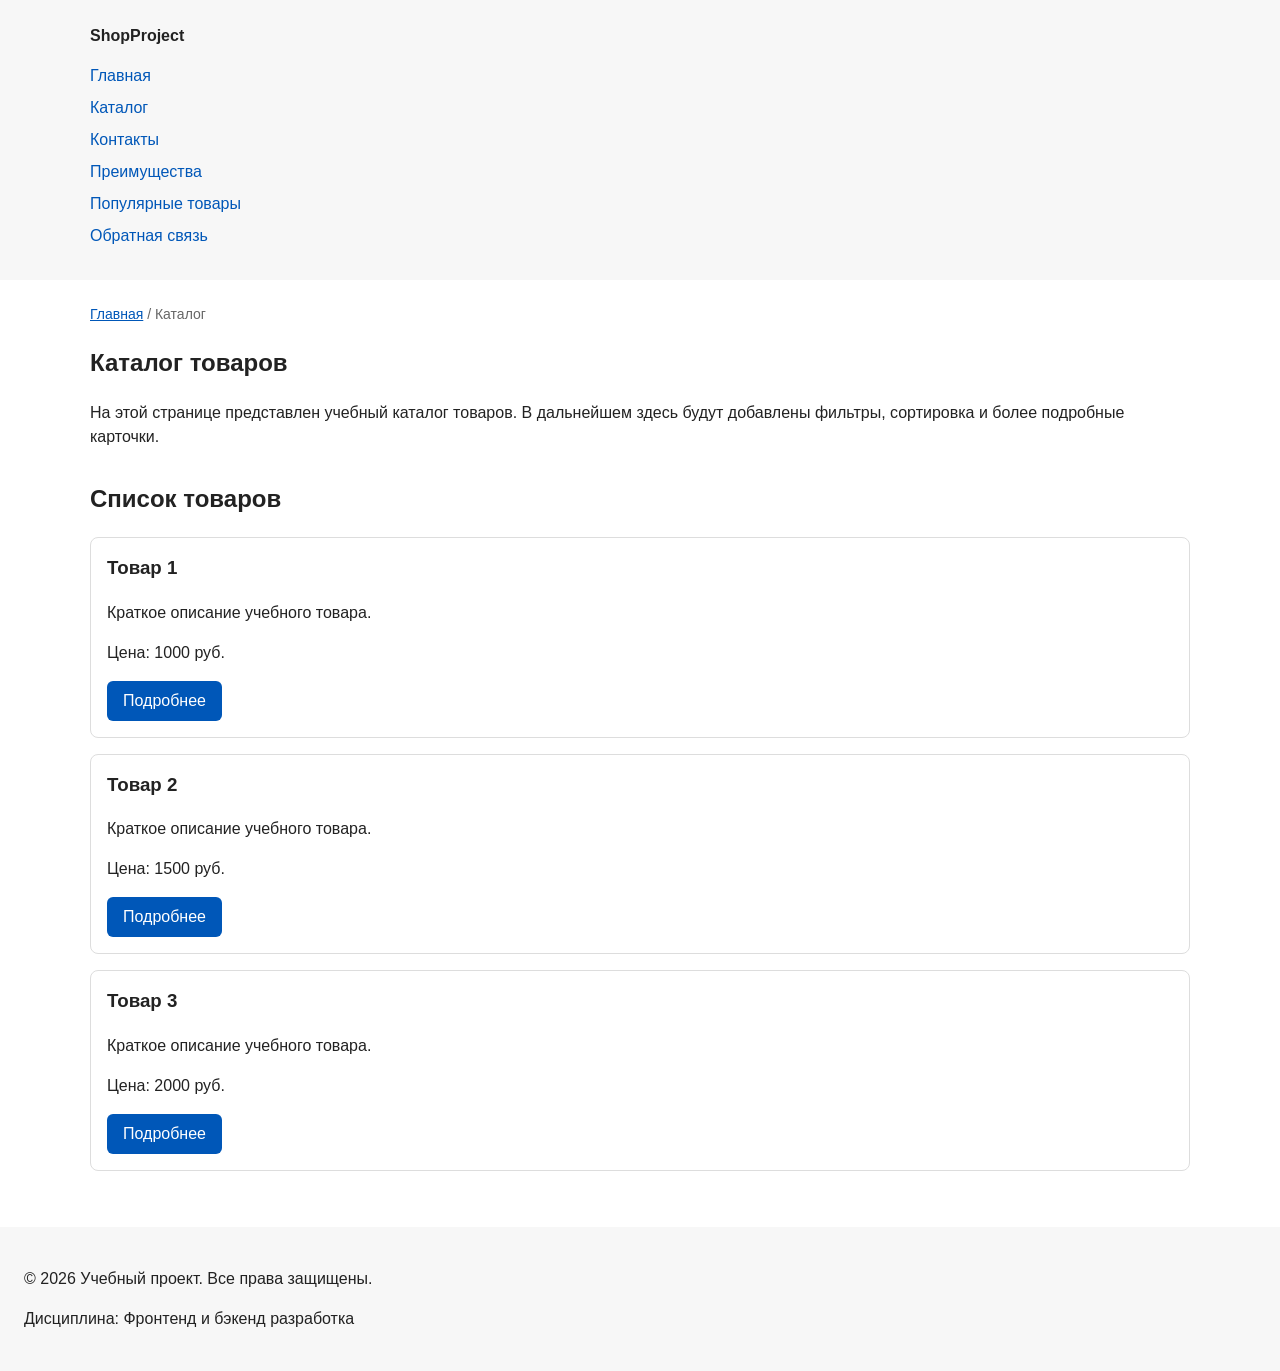
==== catalog.html @ b7f7f293 "feat: add multi-page structure navigation and anchors" ====
<!DOCTYPE html>
<html lang="ru">
<head>
  <meta charset="UTF-8">
  <meta name="viewport" content="width=device-width, initial-scale=1.0">
  <meta name="description" content="Каталог товаров учебного интернет-магазина.">
  <title>Каталог товаров — Учебный интернет-магазин</title>
  <link rel="stylesheet" href="css/style.css">
</head>
<body>
  <header>
    <div class="site-header">
      <a class="site-logo" href="index.html">ShopProject</a>

      <nav class="site-nav" aria-label="Основная навигация">
        <ul class="site-nav__list">
          <li><a href="index.html">Главная</a></li>
          <li><a href="catalog.html">Каталог</a></li>
          <li><a href="contacts.html">Контакты</a></li>
          <li><a href="index.html#advantages">Преимущества</a></li>
          <li><a href="index.html#popular">Популярные товары</a></li>
          <li><a href="index.html#contacts">Обратная связь</a></li>
        </ul>
      </nav>
    </div>
  </header>

  <main>
    <nav class="breadcrumbs" aria-label="Хлебные крошки">
      <a href="index.html">Главная</a>
      <span>Каталог</span>
    </nav>

    <section class="section">
      <h1>Каталог товаров</h1>
      <p>
        На этой странице представлен учебный каталог товаров.
        В дальнейшем здесь будут добавлены фильтры, сортировка и более
        подробные карточки.
      </p>
    </section>

    <section class="section">
      <h2>Список товаров</h2>

      <article class="product-card">
        <h3>Товар 1</h3>
        <p>Краткое описание учебного товара.</p>
        <p>Цена: 1000 руб.</p>
        <a class="button" href="index.html#popular">Подробнее</a>
      </article>

      <article class="product-card">
        <h3>Товар 2</h3>
        <p>Краткое описание учебного товара.</p>
        <p>Цена: 1500 руб.</p>
        <a class="button" href="index.html#popular">Подробнее</a>
      </article>

      <article class="product-card">
        <h3>Товар 3</h3>
        <p>Краткое описание учебного товара.</p>
        <p>Цена: 2000 руб.</p>
        <a class="button" href="index.html#popular">Подробнее</a>
        </article>
    </section>
    </main>

    <footer>
    <p>&copy; 2026 Учебный проект. Все права защищены.</p>
    <p>Дисциплина: Фронтенд и бэкенд разработка</p>
    </footer>
</body>
</html>
---- css/style.css ----
/* ===============================
    1. Переменные проекта
   =============================== */

:root {
  /* Основные цвета проекта */
  --color-bg: #ffffff;
  --color-text: #222222;
  --color-muted: #666666;
  --color-primary: #0057b8;
  --color-primary-dark: #003f86;
  --color-border: #dddddd;
  --color-surface: #f7f7f7;
  --color-surface-accent: #eef5ff;
  --color-danger: #b00020;
  --color-success: #168a2f;
  --color-success-bg: #eefaf0;
  --color-white: #ffffff;

  /* Отступы */
  --space-xs: 4px;
  --space-sm: 8px;
  --space-md: 16px;
  --space-lg: 24px;
  --space-xl: 32px;

  /* Скругления */
  --radius-sm: 6px;
  --radius-md: 8px;
  --radius-lg: 12px;

  /* Размеры */
  --container-width: 1100px;
}



/* ===============================
    2. Базовые стили
   =============================== */
* {
  box-sizing: border-box;
}

body {
  margin: 0;
  font-family: Arial, sans-serif;
  line-height: 1.5;
  color: var(--color-text);
  background-color: var(--color-bg);
}


header,
main,
footer {
  padding: var(--space-lg);
}
header {
  background-color: var(--color-surface);
}

footer {
  background-color: var(--color-surface);
}
/* ===============================
    3. Общие элементы интерфейса
   =============================== */
    a {
  color: var(--color-primary);
}

a:hover {
  color: var(--color-primary-dark);
}

a:focus-visible {
  outline: 2px solid var(--color-primary);
  outline-offset: 3px;
}
/*
  Ограничиваем ширину содержимого шапки,
  чтобы оно не растягивалось слишком сильно на широких экранах.
*/
.site-header {
  max-width: 1100px;
  margin: 0 auto;
}

/*
  Оформляем текстовый логотип.
*/
.site-logo {
  font-weight: bold;
  text-decoration: none;
  color: #222222;
}

/*
  Убираем стандартные отступы и маркеры списка навигации.
*/
.site-nav__list {
  padding: 0;
  margin: 16px 0 0;
  list-style: none;
}

/*
  Добавляем расстояние между пунктами меню.
*/
.site-nav__list li {
  margin-bottom: 8px;
}

/*
  Оформляем ссылки меню.
*/
.site-nav__list a {
  color: #0057b8;
  text-decoration: none;
}

/*
  При наведении мыши подчёркиваем ссылку.
  Подробно состояния интерфейса будут рассмотрены в практической работе 1.7.
*/
.site-nav__list a:hover {
  text-decoration: underline;
}
/* ===============================
   4. Компоненты страницы
   =============================== */

.hero {
  max-width: var(--container-width);
  margin: 0 auto var(--space-xl);
  padding: var(--space-xl) var(--space-lg);
  background-color: var(--color-surface-accent);
  border-radius: var(--radius-lg);
}

.section {
  max-width: var(--container-width);
  margin: 0 auto var(--space-xl);
}

.section h2 {
  margin-top: 0;
}

/*
  Карточка товара — самостоятельный блок.
  На следующих занятиях карточки будут доработаны и выстроены в сетку.
*/
.product-card {
  margin-bottom: var(--space-md);
  padding: var(--space-md);
  border: 1px solid var(--color-border);
  border-radius: var(--radius-md);
  background-color: var(--color-bg);
}

.product-card:hover {
  border-color: var(--color-primary);
}

.product-card h3 {
  margin-top: 0;
}

.button {
  display: inline-block;
  padding: var(--space-sm) var(--space-md);
  color: var(--color-white);
  background-color: var(--color-primary);
  text-decoration: none;
  border: none;
  border-radius: var(--radius-sm);
  cursor: pointer;
}

.button:hover {
  background-color: var(--color-primary-dark);
}

.button:focus-visible {
  outline: 2px solid var(--color-primary);
  outline-offset: 3px;
}

.button:disabled {
  opacity: 0.6;
  cursor: not-allowed;
}
/*
  Дополнительный информационный блок.
*/
.aside-info {
  max-width: var(--container-width);
  margin: 0 auto var(--space-xl);
  padding: var(--space-md);
  border-left: 4px solid var(--color-primary);
  background-color: var(--color-surface);
}

/*
  Модальное окно.
  Элемент dialog сам умеет открываться поверх страницы.
*/
/* ===============================
    5. Форма и модальное окно
   =============================== */
.order-dialog {
  width: min(100% - 32px, 560px);
  padding: var(--space-lg);
  border: none;
  border-radius: var(--radius-lg);
}

.order-dialog::backdrop {
  background-color: rgba(0, 0, 0, 0.5);
}

.form-field {
  margin-bottom: var(--space-md);
}

.form-field label {
  display: block;
  margin-bottom: var(--space-xs);
}

.form-field input,
.form-field select,
.form-field textarea {
  width: 100%;
  padding: 10px 12px;
  border: 1px solid var(--color-border);
  border-radius: var(--radius-sm);
  font: inherit;
}

.form-field input[type="checkbox"] {
  width: auto;
}

.form-field small {
  display: block;
  margin-top: var(--space-xs);
  color: var(--color-muted);
}

/*
  Видимый фокус для клавиатурной навигации.
*/
.form-field input:hover,
.form-field select:hover,
.form-field textarea:hover {
  border-color: var(--color-primary);
}

.form-field input:focus-visible,
.form-field select:focus-visible,
.form-field textarea:focus-visible,
.form-actions button:focus-visible {
  outline: 2px solid var(--color-primary);
  outline-offset: 3px;
}

[aria-invalid="true"] {
  border-color: var(--color-danger);
}

/*
  Кнопки формы.
*/
.form-actions {
  display: flex;
  gap: 12px;
  margin-top: 20px;
}

/*
  Сообщение об успешной отправке.
*/
.success-message {
  max-width: var(--container-width);
  margin: var(--space-lg) auto;
  padding: var(--space-md);
  border-left: 4px solid var(--color-success);
  background-color: var(--color-success-bg);
}

.breadcrumbs {
  max-width: var(--container-width);
  margin: 0 auto var(--space-md);
  font-size: 14px;
  color: var(--color-muted);
}

.breadcrumbs a {
  color: var(--color-primary);
}

.breadcrumbs span::before {
  content: " / ";
  color: var(--color-muted);
}

html {
  scroll-behavior: smooth;
}

:target {
  outline: 2px dashed var(--color-primary);
  outline-offset: 4px;
}
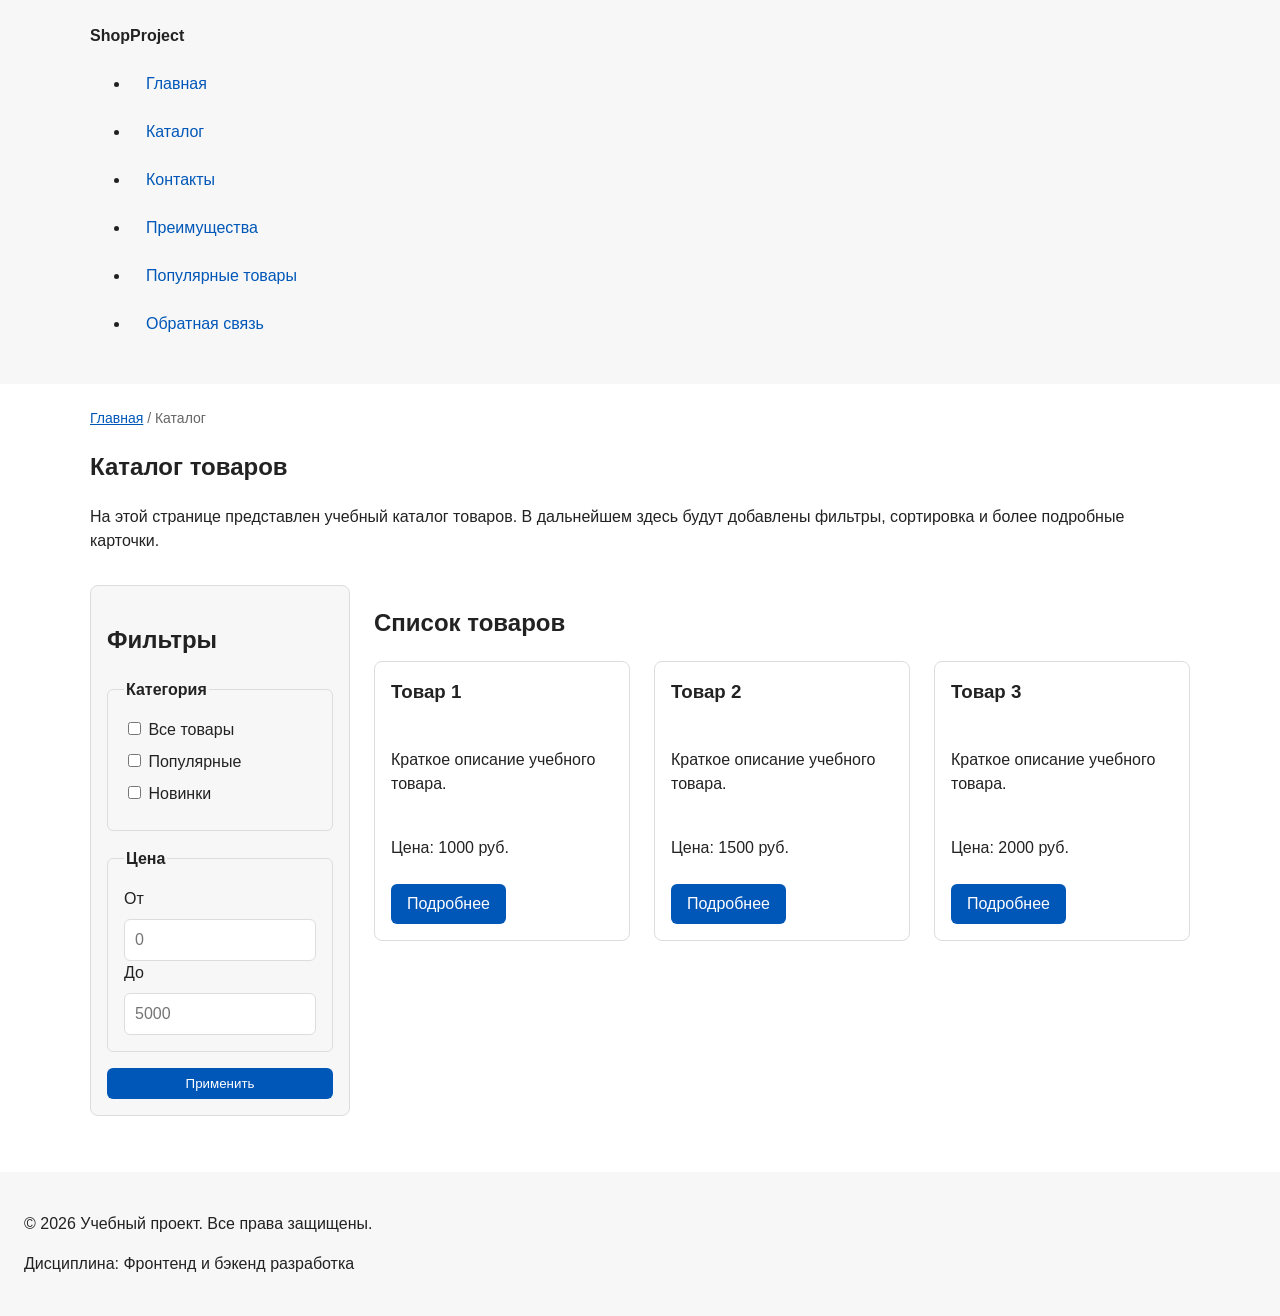
==== commit d555714d: "feat: add flex navigation and grid catalog layout" ====
--- a/catalog.html
+++ b/catalog.html
@@ -40,10 +40,53 @@
       </p>
     </section>
 
-    <section class="section">
-      <h2>Список товаров</h2>
+      
 
-      <article class="product-card">
+    <section class="catalog-layout">
+  <aside class="catalog-filters">
+    <h2>Фильтры</h2>
+
+    <form class="filters-form" action="#" method="get">
+      <fieldset>
+        <legend>Категория</legend>
+
+        <label>
+          <input type="checkbox" name="category" value="all">
+          Все товары
+        </label>
+
+        <label>
+          <input type="checkbox" name="category" value="popular">
+          Популярные
+        </label>
+
+        <label>
+          <input type="checkbox" name="category" value="new">
+          Новинки
+        </label>
+      </fieldset>
+
+      <fieldset>
+        <legend>Цена</legend>
+
+        <label for="price-from">От</label>
+        <input id="price-from" name="price-from" type="number" min="0" placeholder="0">
+
+        <label for="price-to">До</label>
+        <input id="price-to" name="price-to" type="number" min="0" placeholder="5000">
+      </fieldset>
+
+      <button class="button" type="submit">Применить</button>
+    </form>
+  </aside>
+
+  <section class="catalog-products">
+    <h2>Список товаров</h2>
+
+    <div class="products-grid">
+      <!-- Карточки товаров -->
+      
+ <article class="product-card">
         <h3>Товар 1</h3>
         <p>Краткое описание учебного товара.</p>
         <p>Цена: 1000 руб.</p>
@@ -62,13 +105,19 @@
         <p>Краткое описание учебного товара.</p>
         <p>Цена: 2000 руб.</p>
         <a class="button" href="index.html#popular">Подробнее</a>
-        </article>
+      </article>
     </section>
-    </main>
+    
+    </div>
+  </section>
+</section>
+      
+     
+  </main>
 
-    <footer>
+  <footer>
     <p>&copy; 2026 Учебный проект. Все права защищены.</p>
     <p>Дисциплина: Фронтенд и бэкенд разработка</p>
-    </footer>
+  </footer>
 </body>
 </html>
--- a/css/style.css
+++ b/css/style.css
@@ -100,9 +100,16 @@
   Убираем стандартные отступы и маркеры списка навигации.
 */
 .site-nav__list {
+  .site-nav__list {
+  display: flex;
+  flex-wrap: wrap;
+  justify-content: center;
+  align-items: center;
+  gap: var(--space-md);
   padding: 0;
-  margin: 16px 0 0;
+  margin: var(--space-md) 0 0;
   list-style: none;
+}
 }
 
 /*
@@ -116,8 +123,11 @@
   Оформляем ссылки меню.
 */
 .site-nav__list a {
-  color: #0057b8;
+  display: inline-block;
+  padding: var(--space-sm) var(--space-md);
+  color: var(--color-primary);
   text-decoration: none;
+  border-radius: var(--radius-sm);
 }
 
 /*
@@ -125,7 +135,8 @@
   Подробно состояния интерфейса будут рассмотрены в практической работе 1.7.
 */
 .site-nav__list a:hover {
-  text-decoration: underline;
+  color: var(--color-white);
+  background-color: var(--color-primary);
 }
 /* ===============================
    4. Компоненты страницы
@@ -153,12 +164,16 @@
   На следующих занятиях карточки будут доработаны и выстроены в сетку.
 */
 .product-card {
-  margin-bottom: var(--space-md);
+  display: flex;
+  flex-direction: column;
+  gap: var(--space-sm);
+  margin-bottom: 0;
   padding: var(--space-md);
   border: 1px solid var(--color-border);
   border-radius: var(--radius-md);
   background-color: var(--color-bg);
 }
+
 
 .product-card:hover {
   border-color: var(--color-primary);
@@ -179,6 +194,12 @@
   cursor: pointer;
 }
 
+.product-card .button {
+  margin-top: auto;
+  align-self: flex-start;
+}
+
+
 .button:hover {
   background-color: var(--color-primary-dark);
 }
@@ -314,4 +335,61 @@
 :target {
   outline: 2px dashed var(--color-primary);
   outline-offset: 4px;
+}
+
+.products-grid {
+  display: grid;
+  grid-template-columns: repeat(3, 1fr);
+  gap: var(--space-lg);
+}
+
+
+.catalog-layout {
+  max-width: var(--container-width);
+  margin: 0 auto var(--space-xl);
+  display: grid;
+  grid-template-columns: 260px 1fr;
+  grid-template-areas: "filters products";
+  gap: var(--space-lg);
+}
+
+.catalog-filters {
+  grid-area: filters;
+  padding: var(--space-md);
+  border: 1px solid var(--color-border);
+  border-radius: var(--radius-md);
+  background-color: var(--color-surface);
+}
+
+.catalog-products {
+  grid-area: products;
+}
+
+.filters-form {
+  display: grid;
+  gap: var(--space-md);
+}
+
+.filters-form fieldset {
+  margin: 0;
+  padding: var(--space-md);
+  border: 1px solid var(--color-border);
+  border-radius: var(--radius-sm);
+}
+
+.filters-form legend {
+  font-weight: 700;
+}
+
+.filters-form label {
+  display: block;
+  margin-bottom: var(--space-sm);
+}
+
+.filters-form input[type="number"] {
+  width: 100%;
+  padding: 8px 10px;
+  border: 1px solid var(--color-border);
+  border-radius: var(--radius-sm);
+  font: inherit;
 }
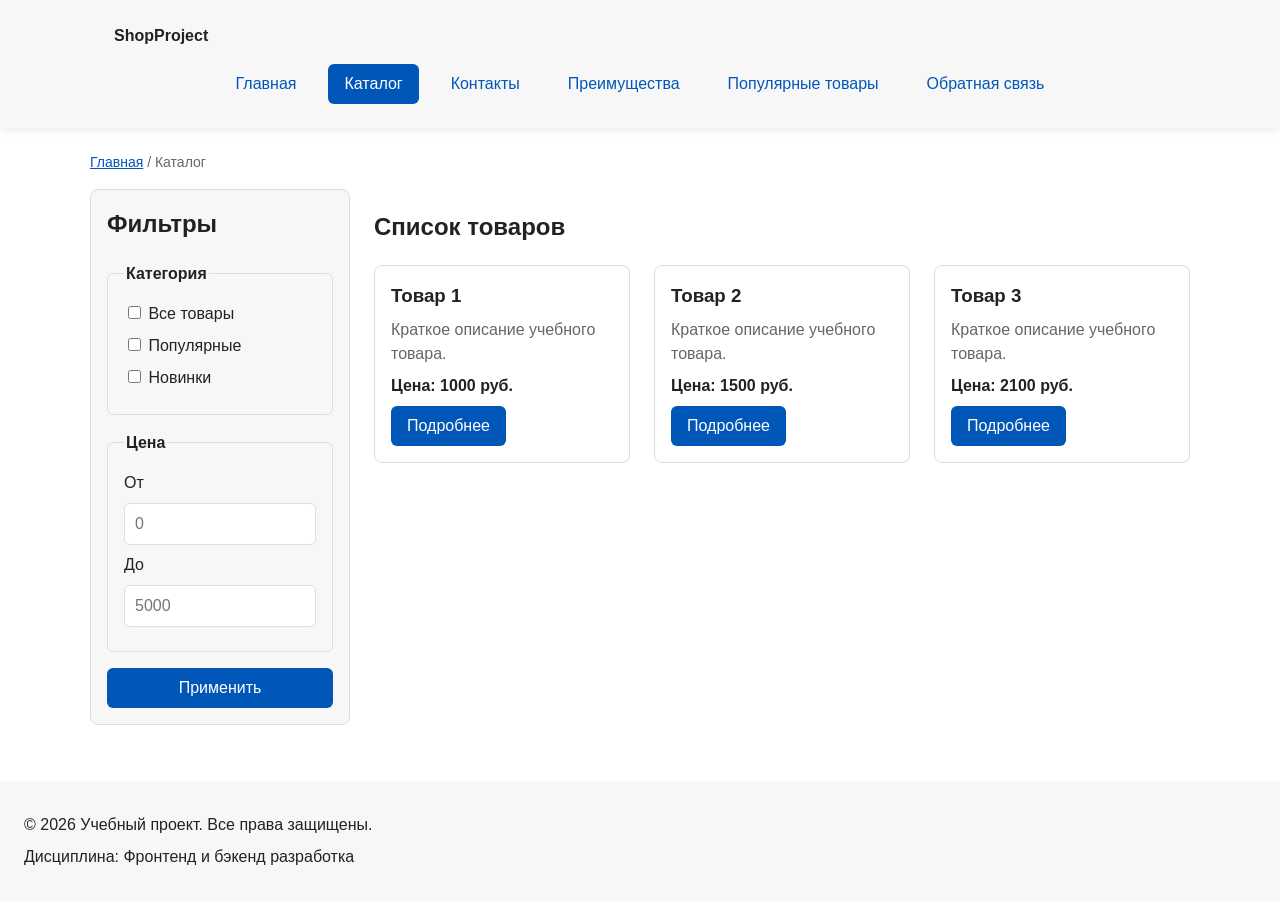
==== commit a1a44fde: "refactor: apply BEM naming to CSS classes" ====
--- a/catalog.html
+++ b/catalog.html
@@ -6,118 +6,117 @@
   <meta name="description" content="Каталог товаров учебного интернет-магазина.">
   <title>Каталог товаров — Учебный интернет-магазин</title>
   <link rel="stylesheet" href="css/style.css">
+  <meta property="og:type" content="website">
+  <meta property="og:title" content="Учебный интернет-магазин">
+  <meta property="og:description" content="Учебный frontend-проект интернет-магазина.">
+  <meta property="og:image" content="https://dimon-bubon.github.io/kr1-html-css-shop/images/preview.jpg">
 </head>
 <body>
-  <header>
-    <div class="site-header">
-      <a class="site-logo" href="index.html">ShopProject</a>
+  <header class="site-header">
+    <div class="site-header__inner">
+      <a class="site-header__logo" href="index.html">ShopProject</a>
 
       <nav class="site-nav" aria-label="Основная навигация">
         <ul class="site-nav__list">
-          <li><a href="index.html">Главная</a></li>
-          <li><a href="catalog.html">Каталог</a></li>
-          <li><a href="contacts.html">Контакты</a></li>
-          <li><a href="index.html#advantages">Преимущества</a></li>
-          <li><a href="index.html#popular">Популярные товары</a></li>
-          <li><a href="index.html#contacts">Обратная связь</a></li>
+          <li class="site-nav__item">
+            <a class="site-nav__link" href="index.html">Главная</a>
+          </li>
+          <li class="site-nav__item">
+            <a class="site-nav__link site-nav__link--active" href="catalog.html">Каталог</a>
+          </li>
+          <li class="site-nav__item">
+            <a class="site-nav__link" href="contacts.html">Контакты</a>
+          </li>
+          <li class="site-nav__item">
+            <a class="site-nav__link" href="index.html#advantages">Преимущества</a>
+          </li>
+          <li class="site-nav__item">
+            <a class="site-nav__link" href="index.html#popular">Популярные товары</a>
+          </li>
+          <li class="site-nav__item">
+            <a class="site-nav__link" href="index.html#contacts">Обратная связь</a>
+          </li>
         </ul>
       </nav>
     </div>
   </header>
 
-  <main>
+  <main class="site-main">
     <nav class="breadcrumbs" aria-label="Хлебные крошки">
-      <a href="index.html">Главная</a>
-      <span>Каталог</span>
+      <a class="breadcrumbs__link" href="index.html">Главная</a>
+      <span class="breadcrumbs__current">Каталог</span>
     </nav>
 
-    <section class="section">
-      <h1>Каталог товаров</h1>
-      <p>
-        На этой странице представлен учебный каталог товаров.
-        В дальнейшем здесь будут добавлены фильтры, сортировка и более
-        подробные карточки.
-      </p>
-    </section>
+    <div class="catalog-layout">
+      <aside class="catalog-filters catalog-layout__filters">
+        <h2 class="catalog-filters__title">Фильтры</h2>
 
-      
+        <form class="catalog-filters__form" action="#" method="get">
+          <fieldset class="catalog-filters__group">
+            <legend class="catalog-filters__legend">Категория</legend>
 
-    <section class="catalog-layout">
-  <aside class="catalog-filters">
-    <h2>Фильтры</h2>
+            <label class="catalog-filters__label">
+              <input type="checkbox" name="category" value="all">
+              Все товары
+            </label>
 
-    <form class="filters-form" action="#" method="get">
-      <fieldset>
-        <legend>Категория</legend>
+            <label class="catalog-filters__label">
+              <input type="checkbox" name="category" value="popular">
+              Популярные
+            </label>
 
-        <label>
-          <input type="checkbox" name="category" value="all">
-          Все товары
-        </label>
+            <label class="catalog-filters__label">
+              <input type="checkbox" name="category" value="new">
+              Новинки
+            </label>
+          </fieldset>
 
-        <label>
-          <input type="checkbox" name="category" value="popular">
-          Популярные
-        </label>
+          <fieldset class="catalog-filters__group">
+            <legend class="catalog-filters__legend">Цена</legend>
 
-        <label>
-          <input type="checkbox" name="category" value="new">
-          Новинки
-        </label>
-      </fieldset>
+            <label class="catalog-filters__label" for="price-from">От</label>
+            <input class="catalog-filters__input" id="price-from" name="price-from" type="number" min="0" placeholder="0">
 
-      <fieldset>
-        <legend>Цена</legend>
+            <label class="catalog-filters__label" for="price-to">До</label>
+            <input class="catalog-filters__input" id="price-to" name="price-to" type="number" min="0" placeholder="5000">
+          </fieldset>
 
-        <label for="price-from">От</label>
-        <input id="price-from" name="price-from" type="number" min="0" placeholder="0">
+          <button class="button button--primary" type="submit">Применить</button>
+        </form>
+      </aside>
 
-        <label for="price-to">До</label>
-        <input id="price-to" name="price-to" type="number" min="0" placeholder="5000">
-      </fieldset>
+      <section class="catalog-products catalog-layout__products">
+        <h1 class="catalog-products__title">Список товаров</h1>
 
-      <button class="button" type="submit">Применить</button>
-    </form>
-  </aside>
+        <div class="products-grid">
+          <article class="product-card">
+            <h3 class="product-card__title">Товар 1</h3>
+            <p class="product-card__description">Краткое описание учебного товара.</p>
+            <p class="product-card__price">Цена: 1000 руб.</p>
+            <a class="button button--primary product-card__button" href="index.html#popular">Подробнее</a>
+          </article>
 
-  <section class="catalog-products">
-    <h2>Список товаров</h2>
+          <article class="product-card">
+            <h3 class="product-card__title">Товар 2</h3>
+            <p class="product-card__description">Краткое описание учебного товара.</p>
+            <p class="product-card__price">Цена: 1500 руб.</p>
+            <a class="button button--primary product-card__button" href="index.html#popular">Подробнее</a>
+          </article>
 
-    <div class="products-grid">
-      <!-- Карточки товаров -->
-      
- <article class="product-card">
-        <h3>Товар 1</h3>
-        <p>Краткое описание учебного товара.</p>
-        <p>Цена: 1000 руб.</p>
-        <a class="button" href="index.html#popular">Подробнее</a>
-      </article>
-
-      <article class="product-card">
-        <h3>Товар 2</h3>
-        <p>Краткое описание учебного товара.</p>
-        <p>Цена: 1500 руб.</p>
-        <a class="button" href="index.html#popular">Подробнее</a>
-      </article>
-
-      <article class="product-card">
-        <h3>Товар 3</h3>
-        <p>Краткое описание учебного товара.</p>
-        <p>Цена: 2000 руб.</p>
-        <a class="button" href="index.html#popular">Подробнее</a>
-      </article>
-    </section>
-    
+          <article class="product-card">
+            <h3 class="product-card__title">Товар 3</h3>
+            <p class="product-card__description">Краткое описание учебного товара.</p>
+            <p class="product-card__price">Цена: 2100 руб.</p>
+            <a class="button button--primary product-card__button" href="index.html#popular">Подробнее</a>
+          </article>
+        </div>
+      </section>
     </div>
-  </section>
-</section>
-      
-     
   </main>
 
-  <footer>
-    <p>&copy; 2026 Учебный проект. Все права защищены.</p>
-    <p>Дисциплина: Фронтенд и бэкенд разработка</p>
+  <footer class="site-footer">
+    <p class="site-footer__text">&copy; 2026 Учебный проект. Все права защищены.</p>
+    <p class="site-footer__text">Дисциплина: Фронтенд и бэкенд разработка</p>
   </footer>
 </body>
 </html>
--- a/css/style.css
+++ b/css/style.css
@@ -1,9 +1,8 @@
 /* ===============================
-    1. Переменные проекта
-   =============================== */
-
+   1. Переменные проекта
+   =============================== */
 :root {
-  /* Основные цвета проекта */
+  /* Цвета */
   --color-bg: #ffffff;
   --color-text: #222222;
   --color-muted: #666666;
@@ -34,12 +33,15 @@
 }
 
 
-
-/* ===============================
-    2. Базовые стили
+/* ===============================
+   2. Базовые стили
    =============================== */
 * {
   box-sizing: border-box;
+}
+
+html {
+  scroll-behavior: smooth;
 }
 
 body {
@@ -50,23 +52,7 @@
   background-color: var(--color-bg);
 }
 
-
-header,
-main,
-footer {
-  padding: var(--space-lg);
-}
-header {
-  background-color: var(--color-surface);
-}
-
-footer {
-  background-color: var(--color-surface);
-}
-/* ===============================
-    3. Общие элементы интерфейса
-   =============================== */
-    a {
+a {
   color: var(--color-primary);
 }
 
@@ -78,51 +64,57 @@
   outline: 2px solid var(--color-primary);
   outline-offset: 3px;
 }
-/*
-  Ограничиваем ширину содержимого шапки,
-  чтобы оно не растягивалось слишком сильно на широких экранах.
-*/
+
+/* Отступ при переходе по якорю, чтобы липкая шапка не закрывала заголовок */
+[id] {
+  scroll-margin-top: 150px;
+}
+
+:target {
+  outline: 2px dashed var(--color-primary);
+  outline-offset: 4px;
+}
+
+
+/* ===============================
+   3. Блок site-header (шапка)
+   =============================== */
 .site-header {
-  max-width: 1100px;
+  position: sticky;
+  top: 0;
+  z-index: 100;
+  background-color: var(--color-surface);
+  box-shadow: 0 2px 8px rgba(0, 0, 0, 0.08);
+}
+
+.site-header__inner {
+  max-width: var(--container-width);
   margin: 0 auto;
-}
-
-/*
-  Оформляем текстовый логотип.
-*/
-.site-logo {
-  font-weight: bold;
+  padding: var(--space-lg);
+}
+
+.site-header__logo {
+  font-weight: 700;
+  color: var(--color-text);
   text-decoration: none;
-  color: #222222;
-}
-
-/*
-  Убираем стандартные отступы и маркеры списка навигации.
-*/
+}
+
+
+/* ===============================
+   4. Блок site-nav (навигация)
+   =============================== */
 .site-nav__list {
-  .site-nav__list {
   display: flex;
   flex-wrap: wrap;
   justify-content: center;
   align-items: center;
   gap: var(--space-md);
+  margin: var(--space-md) 0 0;
   padding: 0;
-  margin: var(--space-md) 0 0;
   list-style: none;
 }
-}
-
-/*
-  Добавляем расстояние между пунктами меню.
-*/
-.site-nav__list li {
-  margin-bottom: 8px;
-}
-
-/*
-  Оформляем ссылки меню.
-*/
-.site-nav__list a {
+
+.site-nav__link {
   display: inline-block;
   padding: var(--space-sm) var(--space-md);
   color: var(--color-primary);
@@ -130,18 +122,62 @@
   border-radius: var(--radius-sm);
 }
 
-/*
-  При наведении мыши подчёркиваем ссылку.
-  Подробно состояния интерфейса будут рассмотрены в практической работе 1.7.
-*/
-.site-nav__list a:hover {
+.site-nav__link:hover {
   color: var(--color-white);
   background-color: var(--color-primary);
 }
-/* ===============================
-   4. Компоненты страницы
-   =============================== */
-
+
+.site-nav__link:focus-visible {
+  outline: 2px solid var(--color-primary);
+  outline-offset: 3px;
+}
+
+.site-nav__link--active {
+  color: var(--color-white);
+  background-color: var(--color-primary);
+}
+
+
+/* ===============================
+   5. Блоки site-main и site-footer
+   =============================== */
+.site-main {
+  padding: var(--space-lg);
+}
+
+.site-footer {
+  padding: var(--space-lg);
+  background-color: var(--color-surface);
+}
+
+.site-footer__text {
+  margin: var(--space-sm) 0;
+}
+
+
+/* ===============================
+   6. Блок breadcrumbs (хлебные крошки)
+   =============================== */
+.breadcrumbs {
+  max-width: var(--container-width);
+  margin: 0 auto var(--space-md);
+  font-size: 14px;
+  color: var(--color-muted);
+}
+
+.breadcrumbs__link {
+  color: var(--color-primary);
+}
+
+.breadcrumbs__current::before {
+  content: " / ";
+  color: var(--color-muted);
+}
+
+
+/* ===============================
+   7. Блоки hero и section
+   =============================== */
 .hero {
   max-width: var(--container-width);
   margin: 0 auto var(--space-xl);
@@ -150,86 +186,212 @@
   border-radius: var(--radius-lg);
 }
 
+.hero__title {
+  margin-top: 0;
+}
+
 .section {
   max-width: var(--container-width);
   margin: 0 auto var(--space-xl);
 }
 
-.section h2 {
+.section__title {
   margin-top: 0;
 }
 
-/*
-  Карточка товара — самостоятельный блок.
-  На следующих занятиях карточки будут доработаны и выстроены в сетку.
-*/
+
+/* ===============================
+   8. Блок aside-info (информационный блок)
+   =============================== */
+.aside-info {
+  max-width: var(--container-width);
+  margin: 0 auto var(--space-xl);
+  padding: var(--space-md);
+  border-left: 4px solid var(--color-primary);
+  background-color: var(--color-surface);
+}
+
+.aside-info__title {
+  margin-top: 0;
+}
+
+.aside-info__text {
+  margin-bottom: 0;
+}
+
+
+/* ===============================
+   9. Блок button (кнопка)
+   =============================== */
+.button {
+  display: inline-block;
+  padding: var(--space-sm) var(--space-md);
+  border: none;
+  border-radius: var(--radius-sm);
+  font: inherit;
+  text-decoration: none;
+  cursor: pointer;
+}
+
+.button--primary {
+  color: var(--color-white);
+  background-color: var(--color-primary);
+}
+
+.button--primary:hover {
+  color: var(--color-white);
+  background-color: var(--color-primary-dark);
+}
+
+.button--secondary {
+  color: var(--color-primary);
+  background-color: transparent;
+  border: 1px solid var(--color-primary);
+}
+
+.button--secondary:hover {
+  color: var(--color-white);
+  background-color: var(--color-primary);
+}
+
+.button:focus-visible {
+  outline: 2px solid var(--color-primary);
+  outline-offset: 3px;
+}
+
+.button:disabled,
+.button--disabled {
+  opacity: 0.6;
+  cursor: not-allowed;
+}
+
+
+/* ===============================
+   10. Блок products-grid (сетка товаров)
+   =============================== */
+.products-grid {
+  display: grid;
+  grid-template-columns: repeat(3, 1fr);
+  gap: var(--space-lg);
+}
+
+
+/* ===============================
+   11. Блок product-card (карточка товара)
+   =============================== */
 .product-card {
   display: flex;
   flex-direction: column;
   gap: var(--space-sm);
-  margin-bottom: 0;
   padding: var(--space-md);
   border: 1px solid var(--color-border);
   border-radius: var(--radius-md);
   background-color: var(--color-bg);
 }
 
-
 .product-card:hover {
   border-color: var(--color-primary);
 }
 
-.product-card h3 {
-  margin-top: 0;
-}
-
-.button {
-  display: inline-block;
-  padding: var(--space-sm) var(--space-md);
-  color: var(--color-white);
-  background-color: var(--color-primary);
-  text-decoration: none;
-  border: none;
-  border-radius: var(--radius-sm);
-  cursor: pointer;
-}
-
-.product-card .button {
+.product-card--featured {
+  border-color: var(--color-primary);
+}
+
+
+
+.product-card__img {
+  width: 100%;
+  height: auto;
+  border-radius: var(--radius-sm);
+}
+
+.product-card__title {
+  margin: 0;
+  color: var(--color-text);
+}
+
+.product-card__description {
+  margin: 0;
+  color: var(--color-muted);
+}
+
+.product-card__price {
+  margin: 0;
+  font-weight: 700;
+}
+
+
+
+.product-card__button {
   margin-top: auto;
   align-self: flex-start;
 }
 
 
-.button:hover {
-  background-color: var(--color-primary-dark);
-}
-
-.button:focus-visible {
-  outline: 2px solid var(--color-primary);
-  outline-offset: 3px;
-}
-
-.button:disabled {
-  opacity: 0.6;
-  cursor: not-allowed;
-}
-/*
-  Дополнительный информационный блок.
-*/
-.aside-info {
+/* ===============================
+   12. Блоки catalog-layout и catalog-filters
+   =============================== */
+.catalog-layout {
+  display: grid;
+  grid-template-columns: 260px 1fr;
+  grid-template-areas: "filters products";
+  gap: var(--space-lg);
   max-width: var(--container-width);
   margin: 0 auto var(--space-xl);
+}
+
+.catalog-layout__filters {
+  grid-area: filters;
+}
+
+.catalog-layout__products {
+  grid-area: products;
+}
+
+.catalog-filters {
   padding: var(--space-md);
-  border-left: 4px solid var(--color-primary);
+  border: 1px solid var(--color-border);
+  border-radius: var(--radius-md);
   background-color: var(--color-surface);
 }
 
-/*
-  Модальное окно.
-  Элемент dialog сам умеет открываться поверх страницы.
-*/
-/* ===============================
-    5. Форма и модальное окно
+.catalog-filters__title {
+  margin-top: 0;
+}
+
+.catalog-filters__form {
+  display: grid;
+  gap: var(--space-md);
+}
+
+.catalog-filters__group {
+  margin: 0;
+  padding: var(--space-md);
+  border: 1px solid var(--color-border);
+  border-radius: var(--radius-sm);
+}
+
+.catalog-filters__legend {
+  font-weight: 700;
+}
+
+.catalog-filters__label {
+  display: block;
+  margin-bottom: var(--space-sm);
+}
+
+.catalog-filters__input {
+  width: 100%;
+  margin-bottom: var(--space-sm);
+  padding: var(--space-sm) 10px;
+  border: 1px solid var(--color-border);
+  border-radius: var(--radius-sm);
+  font: inherit;
+}
+
+
+/* ===============================
+   13. Блок order-dialog (модальное окно)
    =============================== */
 .order-dialog {
   width: min(100% - 32px, 560px);
@@ -242,18 +404,26 @@
   background-color: rgba(0, 0, 0, 0.5);
 }
 
-.form-field {
+.order-dialog__title {
+  margin-top: 0;
+}
+
+
+/* ===============================
+   14. Блок order-form (форма заявки)
+   =============================== */
+.order-form__field {
   margin-bottom: var(--space-md);
 }
 
-.form-field label {
+.order-form__label {
   display: block;
   margin-bottom: var(--space-xs);
 }
 
-.form-field input,
-.form-field select,
-.form-field textarea {
+.order-form__input,
+.order-form__select,
+.order-form__textarea {
   width: 100%;
   padding: 10px 12px;
   border: 1px solid var(--color-border);
@@ -261,135 +431,53 @@
   font: inherit;
 }
 
-.form-field input[type="checkbox"] {
-  width: auto;
-}
-
-.form-field small {
+.order-form__input:hover,
+.order-form__select:hover,
+.order-form__textarea:hover {
+  border-color: var(--color-primary);
+}
+
+.order-form__input:focus-visible,
+.order-form__select:focus-visible,
+.order-form__textarea:focus-visible,
+.order-form__checkbox:focus-visible {
+  outline: 2px solid var(--color-primary);
+  outline-offset: 3px;
+}
+
+/* Состояние ошибки: атрибут aria-invalid выставляет JavaScript */
+.order-form__input[aria-invalid="true"],
+.order-form__select[aria-invalid="true"],
+.order-form__textarea[aria-invalid="true"] {
+  border-color: var(--color-danger);
+}
+
+.order-form__hint {
   display: block;
   margin-top: var(--space-xs);
   color: var(--color-muted);
 }
 
-/*
-  Видимый фокус для клавиатурной навигации.
-*/
-.form-field input:hover,
-.form-field select:hover,
-.form-field textarea:hover {
-  border-color: var(--color-primary);
-}
-
-.form-field input:focus-visible,
-.form-field select:focus-visible,
-.form-field textarea:focus-visible,
-.form-actions button:focus-visible {
-  outline: 2px solid var(--color-primary);
-  outline-offset: 3px;
-}
-
-[aria-invalid="true"] {
-  border-color: var(--color-danger);
-}
-
-/*
-  Кнопки формы.
-*/
-.form-actions {
+.order-form__field--checkbox .order-form__label {
   display: flex;
-  gap: 12px;
-  margin-top: 20px;
-}
-
-/*
-  Сообщение об успешной отправке.
-*/
+  align-items: center;
+  gap: var(--space-sm);
+}
+
+.order-form__actions {
+  display: flex;
+  gap: var(--space-md);
+  margin-top: var(--space-lg);
+}
+
+
+/* ===============================
+   15. Блок success-message
+   =============================== */
 .success-message {
   max-width: var(--container-width);
   margin: var(--space-lg) auto;
   padding: var(--space-md);
   border-left: 4px solid var(--color-success);
   background-color: var(--color-success-bg);
-}
-
-.breadcrumbs {
-  max-width: var(--container-width);
-  margin: 0 auto var(--space-md);
-  font-size: 14px;
-  color: var(--color-muted);
-}
-
-.breadcrumbs a {
-  color: var(--color-primary);
-}
-
-.breadcrumbs span::before {
-  content: " / ";
-  color: var(--color-muted);
-}
-
-html {
-  scroll-behavior: smooth;
-}
-
-:target {
-  outline: 2px dashed var(--color-primary);
-  outline-offset: 4px;
-}
-
-.products-grid {
-  display: grid;
-  grid-template-columns: repeat(3, 1fr);
-  gap: var(--space-lg);
-}
-
-
-.catalog-layout {
-  max-width: var(--container-width);
-  margin: 0 auto var(--space-xl);
-  display: grid;
-  grid-template-columns: 260px 1fr;
-  grid-template-areas: "filters products";
-  gap: var(--space-lg);
-}
-
-.catalog-filters {
-  grid-area: filters;
-  padding: var(--space-md);
-  border: 1px solid var(--color-border);
-  border-radius: var(--radius-md);
-  background-color: var(--color-surface);
-}
-
-.catalog-products {
-  grid-area: products;
-}
-
-.filters-form {
-  display: grid;
-  gap: var(--space-md);
-}
-
-.filters-form fieldset {
-  margin: 0;
-  padding: var(--space-md);
-  border: 1px solid var(--color-border);
-  border-radius: var(--radius-sm);
-}
-
-.filters-form legend {
-  font-weight: 700;
-}
-
-.filters-form label {
-  display: block;
-  margin-bottom: var(--space-sm);
-}
-
-.filters-form input[type="number"] {
-  width: 100%;
-  padding: 8px 10px;
-  border: 1px solid var(--color-border);
-  border-radius: var(--radius-sm);
-  font: inherit;
 }
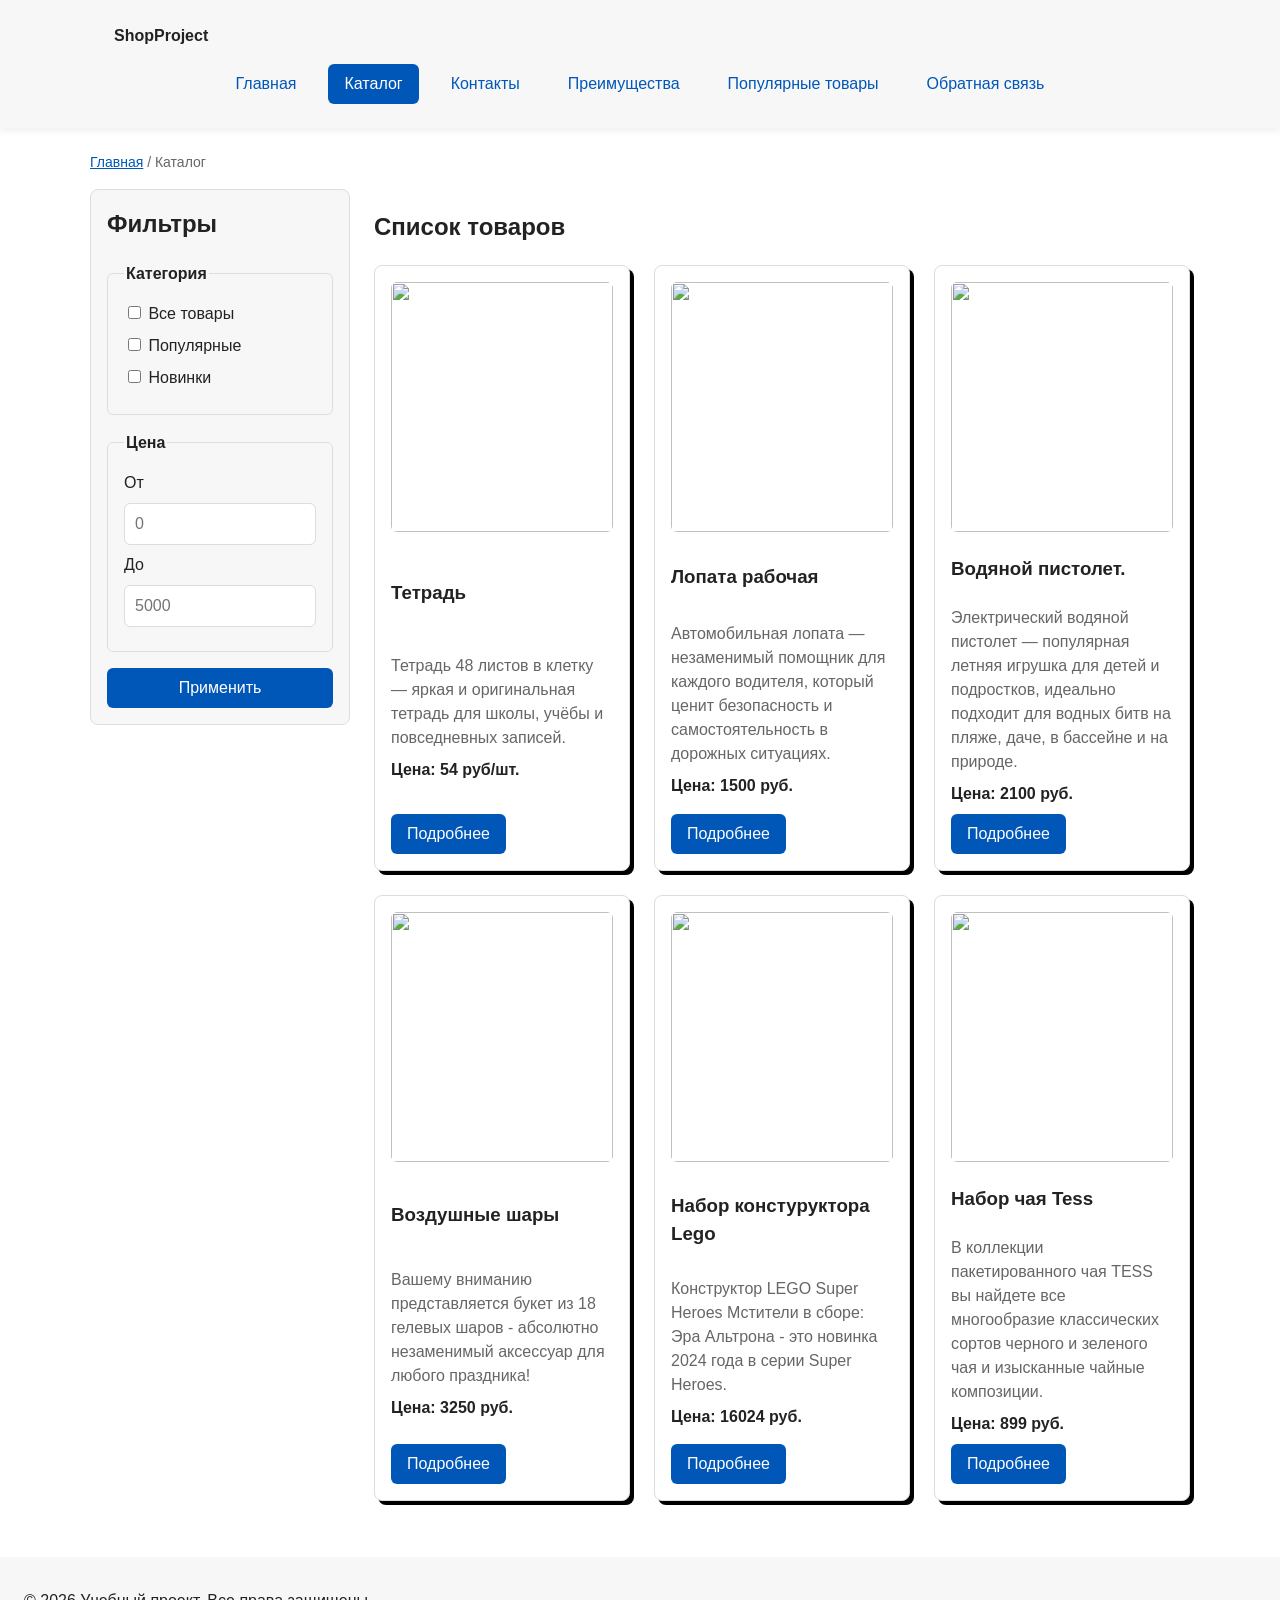
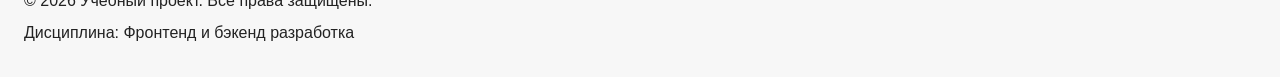
==== commit 1e4fd0aa: "fix: prepare HTML CSS project for submission" ====
--- a/catalog.html
+++ b/catalog.html
@@ -90,25 +90,57 @@
 
         <div class="products-grid">
           <article class="product-card">
-            <h3 class="product-card__title">Товар 1</h3>
-            <p class="product-card__description">Краткое описание учебного товара.</p>
-            <p class="product-card__price">Цена: 1000 руб.</p>
+            <img  class ="foto_card" src="https://img.ofisarium.ru/280584-2-thumb.webp" alt="">
+          <h3 class="product-card__title">Тетрадь</h3>
+          <p class="product-card__description">Тетрадь 48 листов в клетку — яркая и оригинальная тетрадь для школы,
+            учёбы и повседневных записей.</p>
+          <p class="product-card__price">Цена: 54 руб/шт.</p>
             <a class="button button--primary product-card__button" href="index.html#popular">Подробнее</a>
           </article>
 
           <article class="product-card">
-            <h3 class="product-card__title">Товар 2</h3>
-            <p class="product-card__description">Краткое описание учебного товара.</p>
-            <p class="product-card__price">Цена: 1500 руб.</p>
+            <img class ="foto_card" src="https://img.magnific.com/premium-photo/shovel-3d-model_1056546-559.jpg?semt=ais_hybrid&w=740" alt="">
+          <h3 class="product-card__title">Лопата рабочая</h3>
+          <p class="product-card__description">Автомобильная лопата — незаменимый помощник для каждого водителя, 
+            который ценит безопасность и самостоятельность в дорожных ситуациях. </p>
+          <p class="product-card__price">Цена: 1500 руб.</p>
             <a class="button button--primary product-card__button" href="index.html#popular">Подробнее</a>
           </article>
 
           <article class="product-card">
-            <h3 class="product-card__title">Товар 3</h3>
-            <p class="product-card__description">Краткое описание учебного товара.</p>
-            <p class="product-card__price">Цена: 2100 руб.</p>
+            <img class ="foto_card" src="https://avatars.mds.yandex.net/get-mpic/6409980/2a00000197ee1f315207d8bcf84db2792575/orig" alt="">
+          <h3 class="product-card__title">Водяной пистолет.</h3>
+          <p class="product-card__description">Электрический водяной пистолет — популярная летняя игрушка для детей и подростков, 
+            идеально подходит для водных битв на пляже, даче, в бассейне и на природе.</p>
+          <p class="product-card__price">Цена: 2100 руб.</p>
             <a class="button button--primary product-card__button" href="index.html#popular">Подробнее</a>
           </article>
+
+          <article class="product-card">
+            <img  class ="foto_card" src="https://img.magnific.com/premium-photo/3d-realistic-golden-air-balloon-black-background-with-text-glitter-confetti_1097137-404.jpg?semt=ais_hybrid&w=740" alt="">
+          <h3 class="product-card__title">Воздушные шары</h3>
+          <p class="product-card__description">Вашему вниманию представляется букет из 18 гелевых шаров - абсолютно незаменимый аксессуар для любого праздника!</p>
+          <p class="product-card__price">Цена: 3250 руб.</p>
+            <a class="button button--primary product-card__button" href="index.html#popular">Подробнее</a>
+          </article>
+
+           <article class="product-card">
+            <img  class ="foto_card" src="https://catalog-cdn.detmir.st/media/GnOzbtJMTgn6LGgSf622yjfzO1_ysfQdtT9xo0Vs7Ek=.jpeg" alt="">
+          <h3 class="product-card__title">Набор констуруктора Lego</h3>
+          <p class="product-card__description"> Конструктор LEGO Super Heroes  Мстители в сборе: Эра Альтрона - это новинка 2024 года в серии Super Heroes. 
+           </p>
+          <p class="product-card__price">Цена: 16024 руб.</p>
+            <a class="button button--primary product-card__button" href="index.html#popular">Подробнее</a>
+          </article>
+
+           <article class="product-card">
+            <img  class ="foto_card" src="https://avatars.mds.yandex.net/get-mpic/5214322/img_id7820080743312425732.jpeg/orig" alt="">
+          <h3 class="product-card__title">Набор чая Tess</h3>
+          <p class="product-card__description">В коллекции пакетированного чая TESS вы найдете все многообразие классических сортов черного и зеленого чая и изысканные чайные композиции.</p>
+          <p class="product-card__price">Цена: 899 руб.</p>
+            <a class="button button--primary product-card__button" href="index.html#popular">Подробнее</a>
+          </article>
+
         </div>
       </section>
     </div>
--- a/css/style.css
+++ b/css/style.css
@@ -244,14 +244,13 @@
 }
 
 .button--secondary {
-  color: var(--color-primary);
-  background-color: transparent;
-  border: 1px solid var(--color-primary);
+ color: var(--color-white);
+  background-color: var(--color-primary);
 }
 
 .button--secondary:hover {
   color: var(--color-white);
-  background-color: var(--color-primary);
+  background-color: var(--color-primary-dark);
 }
 
 .button:focus-visible {
@@ -287,6 +286,7 @@
   border: 1px solid var(--color-border);
   border-radius: var(--radius-md);
   background-color: var(--color-bg);
+  box-shadow:4px 4px 0 black;
 }
 
 .product-card:hover {
@@ -297,13 +297,21 @@
   border-color: var(--color-primary);
 }
 
-
-
-.product-card__img {
+.foto_card{
+  width: 100%;
+  height: 250px; /* Задай одинаковую высоту для всех картинок, подбери под свой дизайн */
+  object-fit: contain; /* Картинка впишется в блок, не искажаясь. Если нужны обрезанные края - используй cover */
+  background-color: #fff; 
+  border-radius: var(--radius-sm);
+}
+
+/* .product-card__img {
   width: 100%;
   height: auto;
   border-radius: var(--radius-sm);
-}
+} */
+
+
 
 .product-card__title {
   margin: 0;
@@ -318,6 +326,20 @@
 .product-card__price {
   margin: 0;
   font-weight: 700;
+}
+
+
+.product-card__title{
+   display: flex;
+  gap: 10px;
+  margin-top: auto; 
+  padding-top: 15px;
+}
+.product-card__description{
+  display: flex;
+  gap: 10px;
+  margin-top: auto; 
+  padding-top: 15px;
 }
 
 
@@ -338,10 +360,15 @@
   gap: var(--space-lg);
   max-width: var(--container-width);
   margin: 0 auto var(--space-xl);
+  
 }
 
 .catalog-layout__filters {
   grid-area: filters;
+  position: sticky; 
+  top: 167px; /* Отступ сверху. Подбери это значение под высоту твоей шапки, чтобы фильтр не заезжал под нее */
+  align-self: start; /* Важно для Grid-раскладки: заставляет блок сжаться по высоте своего контента, иначе он растянется на всю высоту товаров и sticky не сработает */
+  z-index: 10;
 }
 
 .catalog-layout__products {
@@ -398,6 +425,7 @@
   padding: var(--space-lg);
   border: none;
   border-radius: var(--radius-lg);
+  box-shadow:  -1px 1px 10px #25a871;;
 }
 
 .order-dialog::backdrop {
@@ -480,4 +508,162 @@
   padding: var(--space-md);
   border-left: 4px solid var(--color-success);
   background-color: var(--color-success-bg);
+}
+
+/* Стили для кнопки "Наверх" */
+#backToTopBtn {
+    display: none; /* По умолчанию кнопка скрыта */
+    position: fixed; /* Фиксируем на экране */
+    bottom: 30px; /* Отступ снизу */
+    right: 30px; /* Отступ справа */
+    z-index: 99; /* Чтобы кнопка была поверх других элементов */
+    border: none;
+    outline: none;
+    background-color: #007bff; /* Цвет кнопки (синий) */
+    color: white;
+    cursor: pointer;
+    padding: 15px 20px;
+    border-radius: 50%; /* Делает кнопку круглой */
+    font-size: 20px;
+    transition: background-color 0.3s, transform 0.3s; /* Плавная анимация */
+}
+
+/* Состояние при наведении мыши (hover) */
+#backToTopBtn:hover {
+    background-color: #0056b3; /* Темнеет */
+    transform: translateY(-5px); /* Слегка подпрыгивает вверх */
+}
+
+
+
+
+
+
+
+/* --- Выравнивание кнопок в карточке --- */
+.product-card__actions {
+  display: flex;          /* Кнопки встанут в ряд */
+  gap: 10px;              /* Расстояние между ними */
+  margin-top: auto;       /* Прижимает кнопки к низу карточки */
+  padding-top: 15px;
+}
+
+/* Убираем старый margin у кнопки, так как теперь его задает контейнер */
+.product-card__actions .product-card__button {
+  margin-top: 0;
+  align-self: center;
+}
+
+/* --- Стили для модального окна отзывов --- */
+.modal {
+  display: none;
+  position: fixed;
+  top: 0;
+  left: 0;
+  width: 100%;
+  height: 100%;
+  background-color: rgba(0, 0, 0, 0.6);
+  z-index: 1000;
+  align-items: center;
+  justify-content: center;
+}
+
+.modal.modal--active {
+  display: flex;
+}
+
+.modal__content {
+  background-color: #fff;
+  padding: 30px;
+  border-radius: 8px;
+  width: 90%;
+  max-width: 500px;
+  position: relative;
+  box-shadow: 0 10px 30px rgba(0, 0, 0, 0.2);
+  max-height: 80vh;
+  overflow-y: auto;
+}
+
+.modal__close {
+  position: absolute;
+  top: 15px;
+  right: 20px;
+  background: none;
+  border: none;
+  font-size: 28px;
+  color: #888;
+  cursor: pointer;
+  line-height: 1;
+}
+
+.modal__close:hover {
+  color: #000;
+}
+
+.modal__title {
+  margin-top: 0;
+  margin-bottom: 20px;
+  color: #333;
+  border-bottom: 2px solid #eee;
+  padding-bottom: 10px;
+}
+
+.review-item {
+  margin-bottom: 20px;
+  padding-bottom: 15px;
+  border-bottom: 1px solid #f0f0f0;
+}
+
+.review-item:last-child {
+  border-bottom: none;
+  margin-bottom: 0;
+  padding-bottom: 0;
+}
+
+.review-item__header {
+  display: flex;
+  justify-content: space-between;
+  margin-bottom: 5px;
+}
+
+.review-item__rating {
+  color: #ffb400;
+  letter-spacing: 2px;
+}
+
+.review-item__text {
+  margin: 0;
+  font-size: 14px;
+  color: #555;
+  line-height: 1.5;
+}
+
+
+
+/* ===============================
+   Блок FAQ (Простой вариант)
+   =============================== */
+.faq {
+  max-width: var(--container-width);
+  margin: 0 auto var(--space-xl);
+}
+
+.faq__item {
+  background-color: var(--color-surface); /* Светло-серый фон */
+  border: 1px solid var(--color-border);  /* Рамка */
+  border-radius: var(--radius-sm);        /* Скругление */
+  margin-bottom: var(--space-sm);         /* Отступ между блоками */
+  padding: var(--space-md);               /* Внутренний отступ */
+}
+
+.faq__question {
+  font-weight: bold;
+  cursor: pointer; /* Курсор в виде руки */
+}
+
+/* Отступ для ответа */
+.faq__answer {
+  margin-top: var(--space-sm);
+  margin-bottom: 0;
+  color: var(--color-muted);
 }
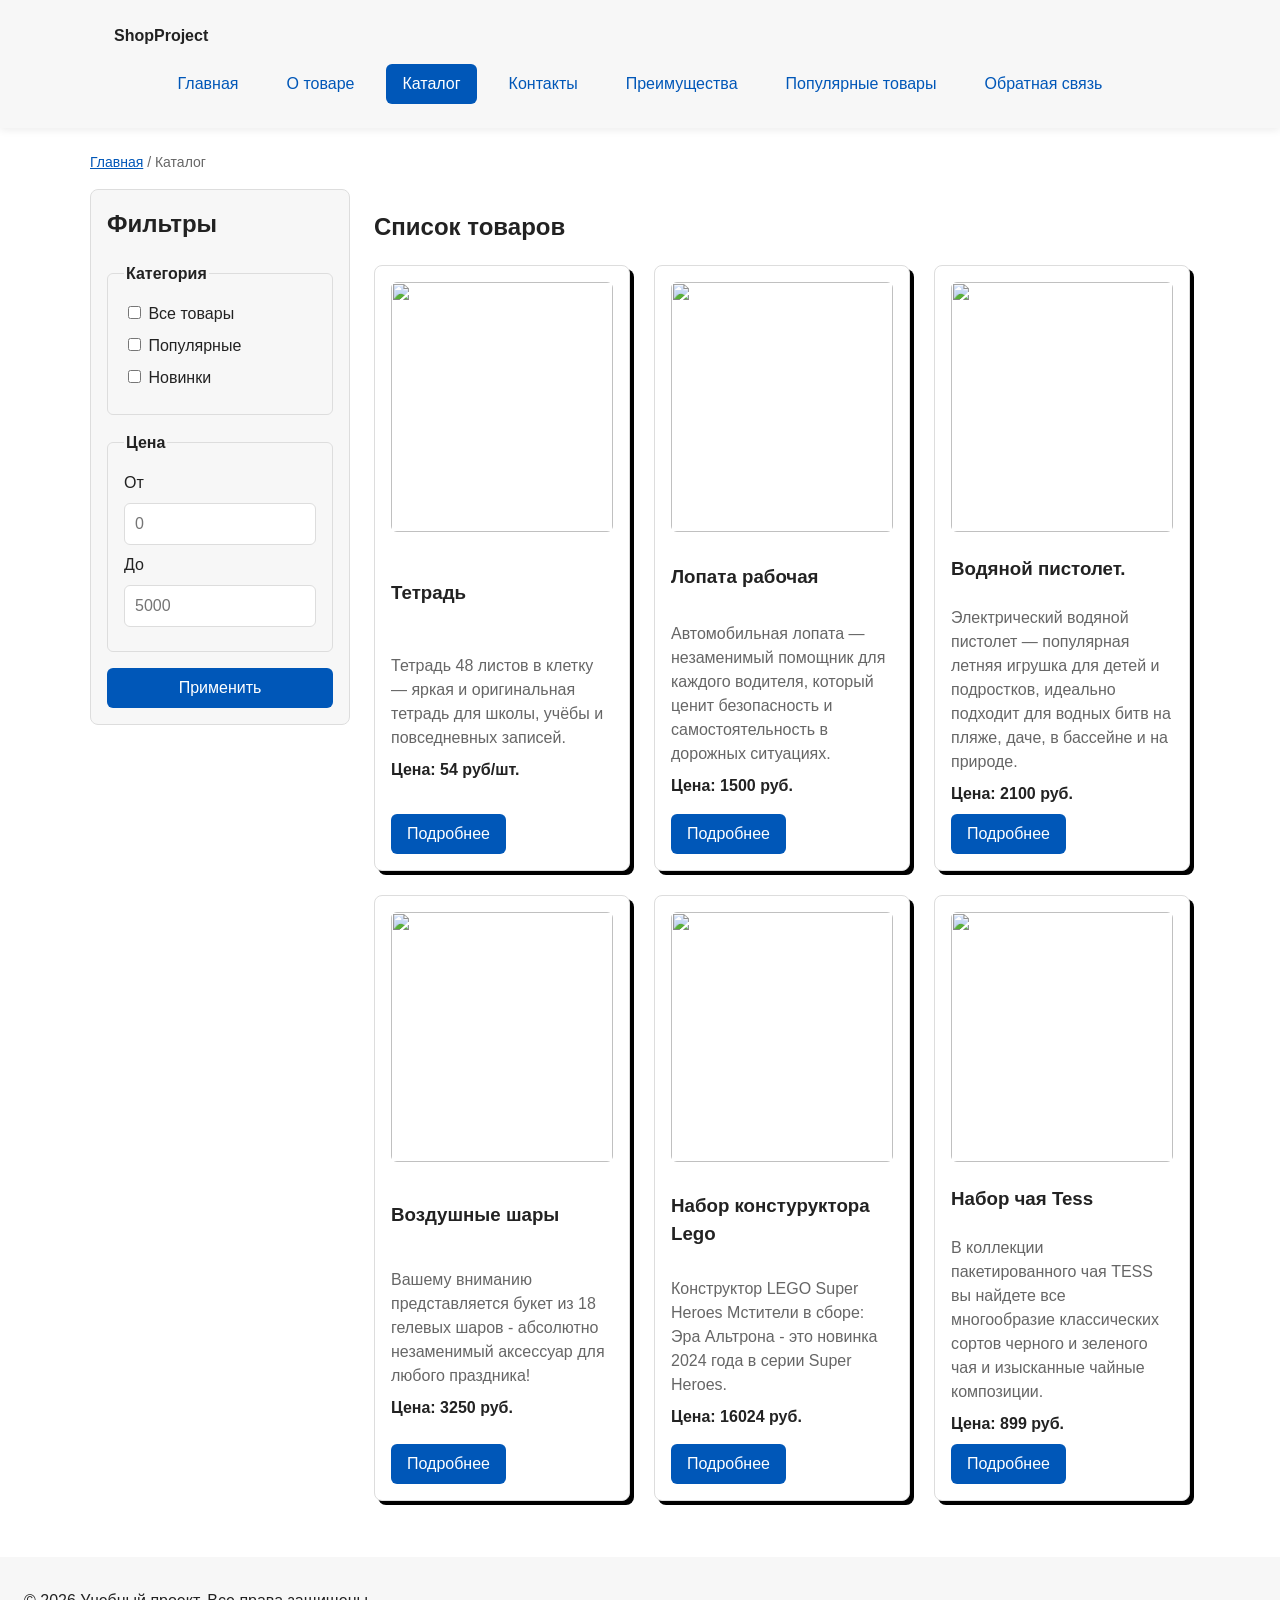
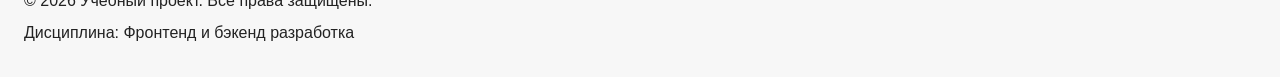
==== commit 6b51d885: "Update catalog.html" ====
--- a/catalog.html
+++ b/catalog.html
@@ -21,6 +21,12 @@
           <li class="site-nav__item">
             <a class="site-nav__link" href="index.html">Главная</a>
           </li>
+
+          
+<li class="site-nav__item">
+  <a class="site-nav__link" href="product-notebook.html">О товаре</a>
+</li>
+
           <li class="site-nav__item">
             <a class="site-nav__link site-nav__link--active" href="catalog.html">Каталог</a>
           </li>
@@ -151,4 +157,4 @@
     <p class="site-footer__text">Дисциплина: Фронтенд и бэкенд разработка</p>
   </footer>
 </body>
-</html>+</html>
--- a/css/style.css
+++ b/css/style.css
@@ -666,4 +666,106 @@
   margin-top: var(--space-sm);
   margin-bottom: 0;
   color: var(--color-muted);
-}+}
+
+
+
+
+
+
+/* ===============================
+   Страница карточки товара
+   =============================== */
+.product-detail {
+  display: grid;
+  grid-template-columns: 1fr 1fr; /* Две равные колонки */
+  gap: var(--space-xl);
+  max-width: var(--container-width);
+  margin: 0 auto var(--space-xl);
+  background-color: var(--color-bg);
+  padding: var(--space-lg);
+  border: 1px solid var(--color-border);
+  border-radius: var(--radius-md);
+}
+
+/* Блок с картинкой */
+.product-detail__image-wrapper {
+  background-color: var(--color-surface);
+  border-radius: var(--radius-md);
+  padding: var(--space-md);
+  display: flex;
+  align-items: center;
+  justify-content: center;
+}
+
+.product-detail__image {
+  max-width: 100%;
+  height: auto;
+  max-height: 500px;
+  object-fit: contain;
+}
+
+/* Блок с информацией */
+.product-detail__info {
+  display: flex;
+  flex-direction: column;
+}
+
+.product-detail__title {
+  margin-top: 0;
+  margin-bottom: var(--space-sm);
+  font-size: 28px;
+}
+
+.product-detail__rating {
+  color: #ffb400;
+  font-size: 18px;
+  margin-bottom: var(--space-md);
+}
+
+.product-detail__reviews {
+  color: var(--color-muted);
+  font-size: 14px;
+}
+
+.product-detail__price {
+  font-size: 32px;
+  font-weight: bold;
+  color: var(--color-primary);
+  margin: 0 0 var(--space-md) 0;
+}
+
+.product-detail__description {
+  font-size: 16px;
+  color: var(--color-text);
+  line-height: 1.6;
+  margin-bottom: var(--space-lg);
+}
+
+/* Список характеристик */
+.product-detail__features {
+  margin: 0 0 var(--space-lg) 0;
+  padding-left: 20px;
+  color: var(--color-muted);
+}
+
+.product-detail__features li {
+  margin-bottom: var(--space-sm);
+}
+
+.product-detail__actions {
+  margin-top: auto; /* Прижимает кнопку к низу */
+}
+
+.product-detail__actions .button {
+  width: 100%;
+  padding: 15px;
+  font-size: 18px;
+}
+
+/* Адаптив для мобильных (чтобы колонки ставились друг под друга) */
+@media (max-width: 768px) {
+  .product-detail {
+    grid-template-columns: 1fr; /* Одна колонка */
+  }
+}
